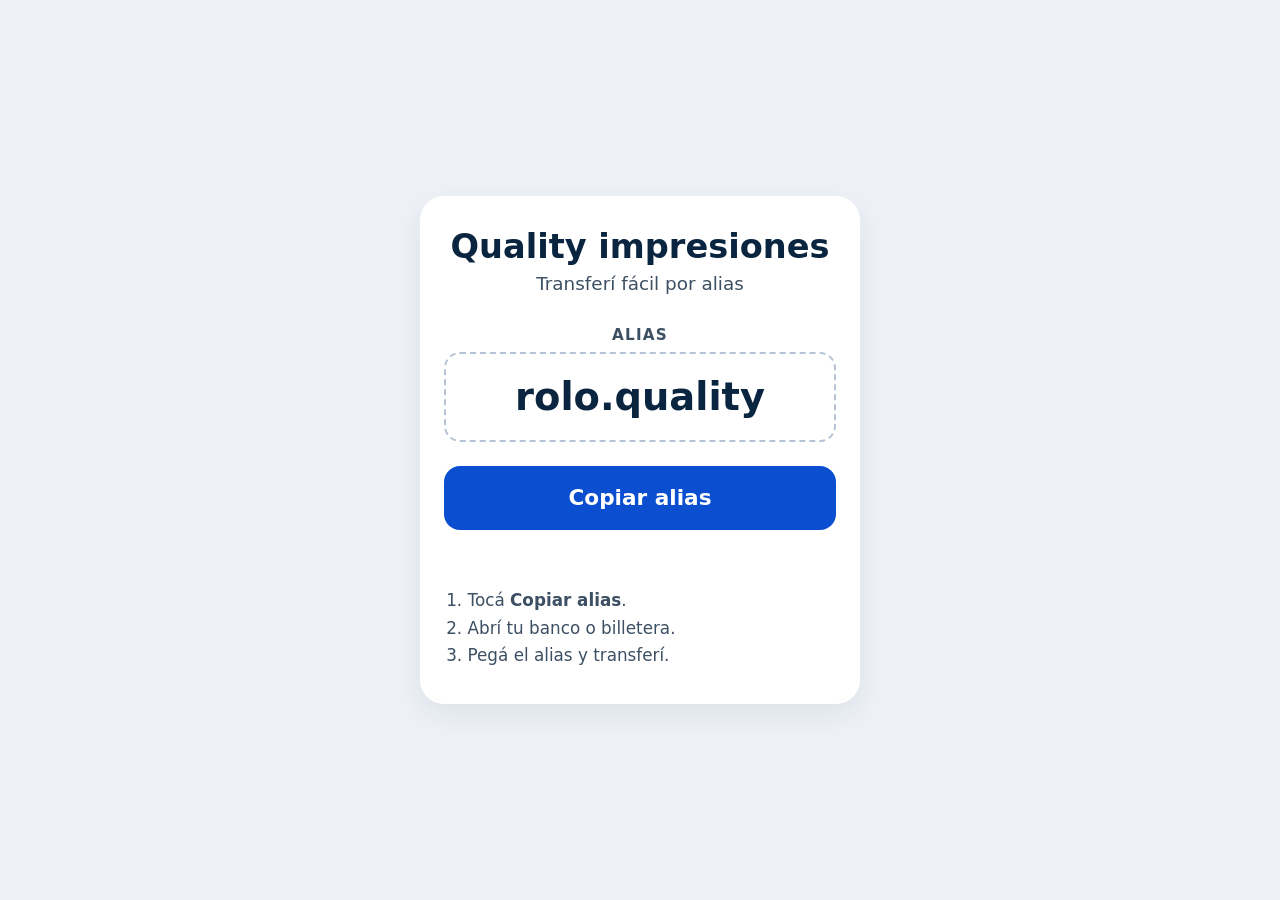
==== index.html @ b29d647f "Landing para copiar el alias y cartel A4 con QR Co-Authored-By: Claude Opus 5.5 <noreply@anthropic.c" ====
<!doctype html>
<html lang="es-AR">
<head>
  <meta charset="utf-8">
  <meta name="viewport" content="width=device-width, initial-scale=1">
  <title>Quality impresiones · Alias para transferir</title>
  <meta name="description" content="Copiá el alias rolo.quality y transferí fácil desde tu banco o billetera.">
  <meta name="theme-color" content="#0a2540">

  <!-- Vista previa al compartir el link (WhatsApp, Instagram, etc.).
       Los buscadores y WhatsApp no ejecutan JS: si cambiás el alias o el nombre, cambialos acá también. -->
  <meta property="og:type" content="website">
  <meta property="og:locale" content="es_AR">
  <meta property="og:title" content="Quality impresiones · Transferí fácil por alias">
  <meta property="og:description" content="Alias: rolo.quality — tocá “Copiar alias” y transferí.">
  <meta property="og:url" content="https://lucianogukre.github.io/qr-alias-quality/">
  <meta name="twitter:card" content="summary">

  <link rel="icon" href="data:image/svg+xml,<svg xmlns='http://www.w3.org/2000/svg' viewBox='0 0 100 100'><text y='.9em' font-size='90'>💸</text></svg>">
  <link rel="stylesheet" href="estilos.css">
</head>
<body>
  <main class="tarjeta">
    <!-- Los textos con data-campo se completan desde config.js -->
    <h1 data-campo="negocio">Quality impresiones</h1>
    <p class="subtitulo">Transferí fácil por alias</p>

    <p class="etiqueta" id="etiqueta-alias">Alias</p>
    <p class="alias" id="alias" data-campo="alias" aria-labelledby="etiqueta-alias">rolo.quality</p>

    <button class="boton" id="copiar" type="button">Copiar alias</button>

    <!-- aria-live: los lectores de pantalla anuncian el mensaje cuando aparece -->
    <p class="aviso" id="aviso" role="status" aria-live="polite"></p>

    <ol class="pasos">
      <li>Tocá <strong>Copiar alias</strong>.</li>
      <li>Abrí tu banco o billetera.</li>
      <li>Pegá el alias y transferí.</li>
    </ol>
  </main>

  <script src="config.js"></script>
  <script src="copiar.js"></script>
</body>
</html>
---- estilos.css ----
/* Estilos de la landing (index.html). Pensado primero para celular. */

:root {
  --tinta: #0a2540;      /* texto principal, azul casi negro */
  --suave: #3d4f63;      /* texto secundario, sigue pasando contraste AA */
  --fondo: #eef2f7;
  --tarjeta: #ffffff;
  --marca: #0b4fd0;      /* botón: contraste 6.6:1 con blanco */
  --ok: #0a7a3d;
  --error: #b42318;
}

* { box-sizing: border-box; }

body {
  margin: 0;
  min-height: 100vh;
  min-height: 100dvh;
  display: grid;
  place-items: center;
  padding: 16px;
  background: var(--fondo);
  color: var(--tinta);
  font-family: system-ui, -apple-system, "Segoe UI", Roboto, sans-serif;
  line-height: 1.4;
}

.tarjeta {
  width: 100%;
  max-width: 440px;
  background: var(--tarjeta);
  border-radius: 24px;
  padding: 32px 24px;
  text-align: center;
  box-shadow: 0 10px 30px rgba(10, 37, 64, 0.08);
}

h1 { font-size: clamp(1.6rem, 7vw, 2.1rem); margin: 0 0 4px; line-height: 1.15; }
.subtitulo { font-size: 1.15rem; color: var(--suave); margin: 0 0 28px; }

.etiqueta {
  margin: 0 0 6px;
  font-size: 0.95rem;
  font-weight: 600;
  letter-spacing: 0.08em;
  text-transform: uppercase;
  color: var(--suave);
}

.alias {
  margin: 0 0 24px;
  padding: 16px 12px;
  border: 2px dashed #b6c3d4;
  border-radius: 16px;
  font-size: clamp(1.8rem, 9vw, 2.4rem);
  font-weight: 800;
  word-break: break-all;
  user-select: all; /* un toque largo selecciona todo el alias */
}

.boton {
  width: 100%;
  min-height: 64px;           /* bien grande para cualquier dedo */
  border: 0;
  border-radius: 16px;
  background: var(--marca);
  color: #fff;
  font: inherit;
  font-size: 1.35rem;
  font-weight: 700;
  cursor: pointer;
  transition: background-color 0.2s, transform 0.1s;
}
.boton:active { transform: scale(0.98); }
.boton:focus-visible { outline: 4px solid #f5b400; outline-offset: 3px; }
.boton.copiado { background: var(--ok); }

.aviso { min-height: 1.5em; margin: 14px 0 0; font-size: 1.05rem; font-weight: 600; color: var(--ok); }
.aviso.error { color: var(--error); }

.pasos {
  text-align: left;
  margin: 20px 0 0;
  padding-left: 1.4em;
  font-size: 1.05rem;
  color: var(--suave);
}
.pasos li { margin: 4px 0; }

@media (prefers-reduced-motion: reduce) {
  .boton { transition: none; }
}
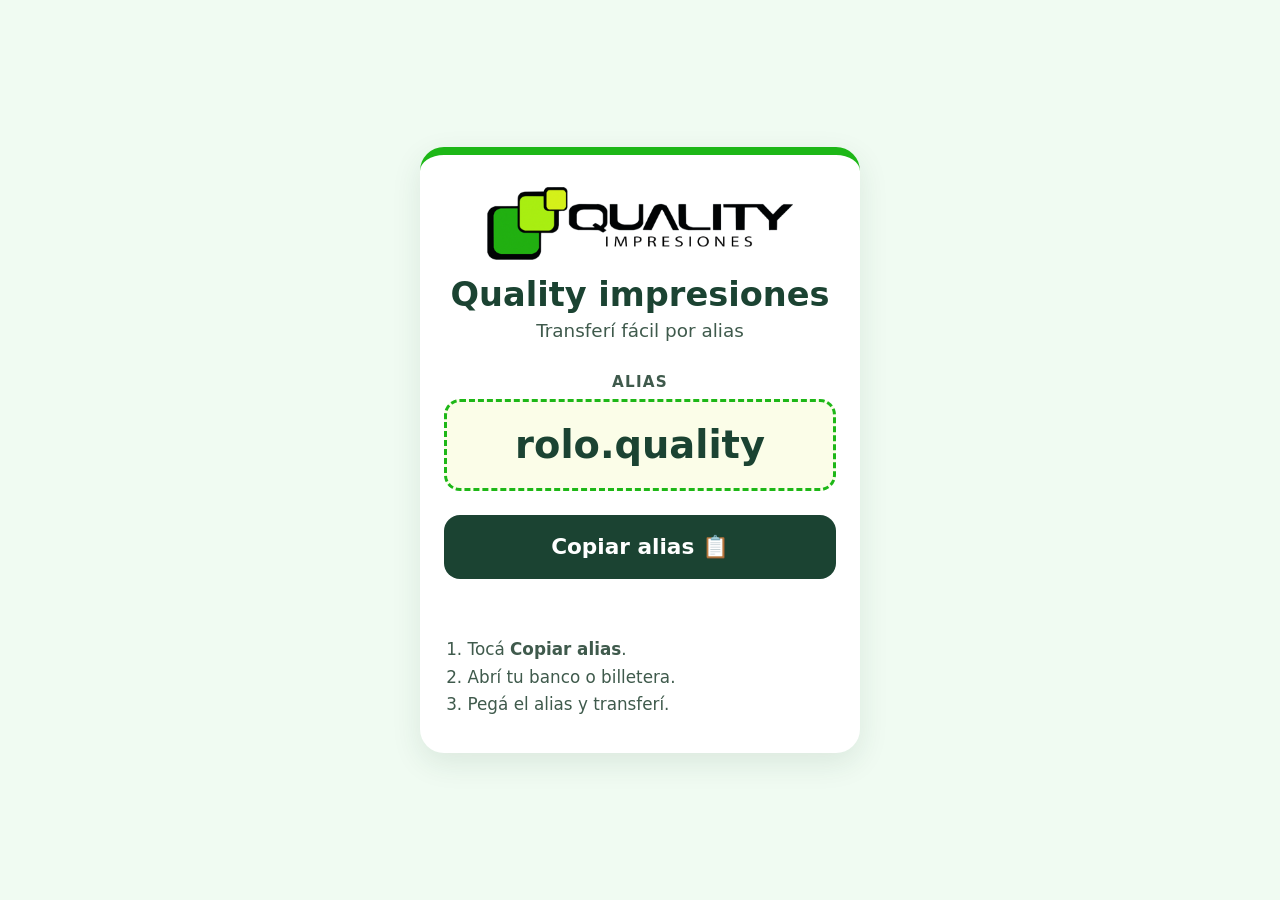
==== commit f073b86d: "Cartel y landing con colores y logo de Quality; instrucción de escanear con la cámara Co-Authored-By" ====
--- a/index.html
+++ b/index.html
@@ -5,7 +5,7 @@
   <meta name="viewport" content="width=device-width, initial-scale=1">
   <title>Quality impresiones · Alias para transferir</title>
   <meta name="description" content="Copiá el alias rolo.quality y transferí fácil desde tu banco o billetera.">
-  <meta name="theme-color" content="#0a2540">
+  <meta name="theme-color" content="#1B4332">
 
   <!-- Vista previa al compartir el link (WhatsApp, Instagram, etc.).
        Los buscadores y WhatsApp no ejecutan JS: si cambiás el alias o el nombre, cambialos acá también. -->
@@ -21,6 +21,7 @@
 </head>
 <body>
   <main class="tarjeta">
+    <img class="logo" src="img/logo-quality.png" alt="" width="900" height="214">
     <!-- Los textos con data-campo se completan desde config.js -->
     <h1 data-campo="negocio">Quality impresiones</h1>
     <p class="subtitulo">Transferí fácil por alias</p>
--- a/estilos.css
+++ b/estilos.css
@@ -1,12 +1,15 @@
 /* Estilos de la landing (index.html). Pensado primero para celular. */
 
+/* Colores de Quality: verdes del logo y de su web, amarillo para detalles */
 :root {
-  --tinta: #0a2540;      /* texto principal, azul casi negro */
-  --suave: #3d4f63;      /* texto secundario, sigue pasando contraste AA */
-  --fondo: #eef2f7;
+  --tinta: #1B4332;      /* verde oscuro: texto principal */
+  --suave: #3f5a4c;      /* texto secundario, pasa contraste AA */
+  --fondo: #F0FBF2;
   --tarjeta: #ffffff;
-  --marca: #0b4fd0;      /* botón: contraste 6.6:1 con blanco */
-  --ok: #0a7a3d;
+  --marca: #1B4332;      /* botón: contraste alto con letra blanca */
+  --verde: #1DB717;      /* verde del logo, para bordes y detalles */
+  --amarillo: #DBEF1D;   /* amarillo del logo */
+  --ok: #157a10;
   --error: #b42318;
 }
 
@@ -32,8 +35,11 @@
   border-radius: 24px;
   padding: 32px 24px;
   text-align: center;
-  box-shadow: 0 10px 30px rgba(10, 37, 64, 0.08);
+  box-shadow: 0 10px 30px rgba(27, 67, 50, 0.1);
+  border-top: 8px solid var(--verde);
 }
+
+.logo { display: block; width: 78%; height: auto; margin: 0 auto 16px; }
 
 h1 { font-size: clamp(1.6rem, 7vw, 2.1rem); margin: 0 0 4px; line-height: 1.15; }
 .subtitulo { font-size: 1.15rem; color: var(--suave); margin: 0 0 28px; }
@@ -50,7 +56,8 @@
 .alias {
   margin: 0 0 24px;
   padding: 16px 12px;
-  border: 2px dashed #b6c3d4;
+  border: 3px dashed var(--verde);
+  background: #fbfde8; /* amarillo muy suave */
   border-radius: 16px;
   font-size: clamp(1.8rem, 9vw, 2.4rem);
   font-weight: 800;
@@ -72,8 +79,10 @@
   transition: background-color 0.2s, transform 0.1s;
 }
 .boton:active { transform: scale(0.98); }
-.boton:focus-visible { outline: 4px solid #f5b400; outline-offset: 3px; }
+.boton:focus-visible { outline: 4px solid var(--amarillo); outline-offset: 3px; }
 .boton.copiado { background: var(--ok); }
+.boton::after { content: " 📋"; }
+.boton.copiado::after { content: ""; }
 
 .aviso { min-height: 1.5em; margin: 14px 0 0; font-size: 1.05rem; font-weight: 600; color: var(--ok); }
 .aviso.error { color: var(--error); }
